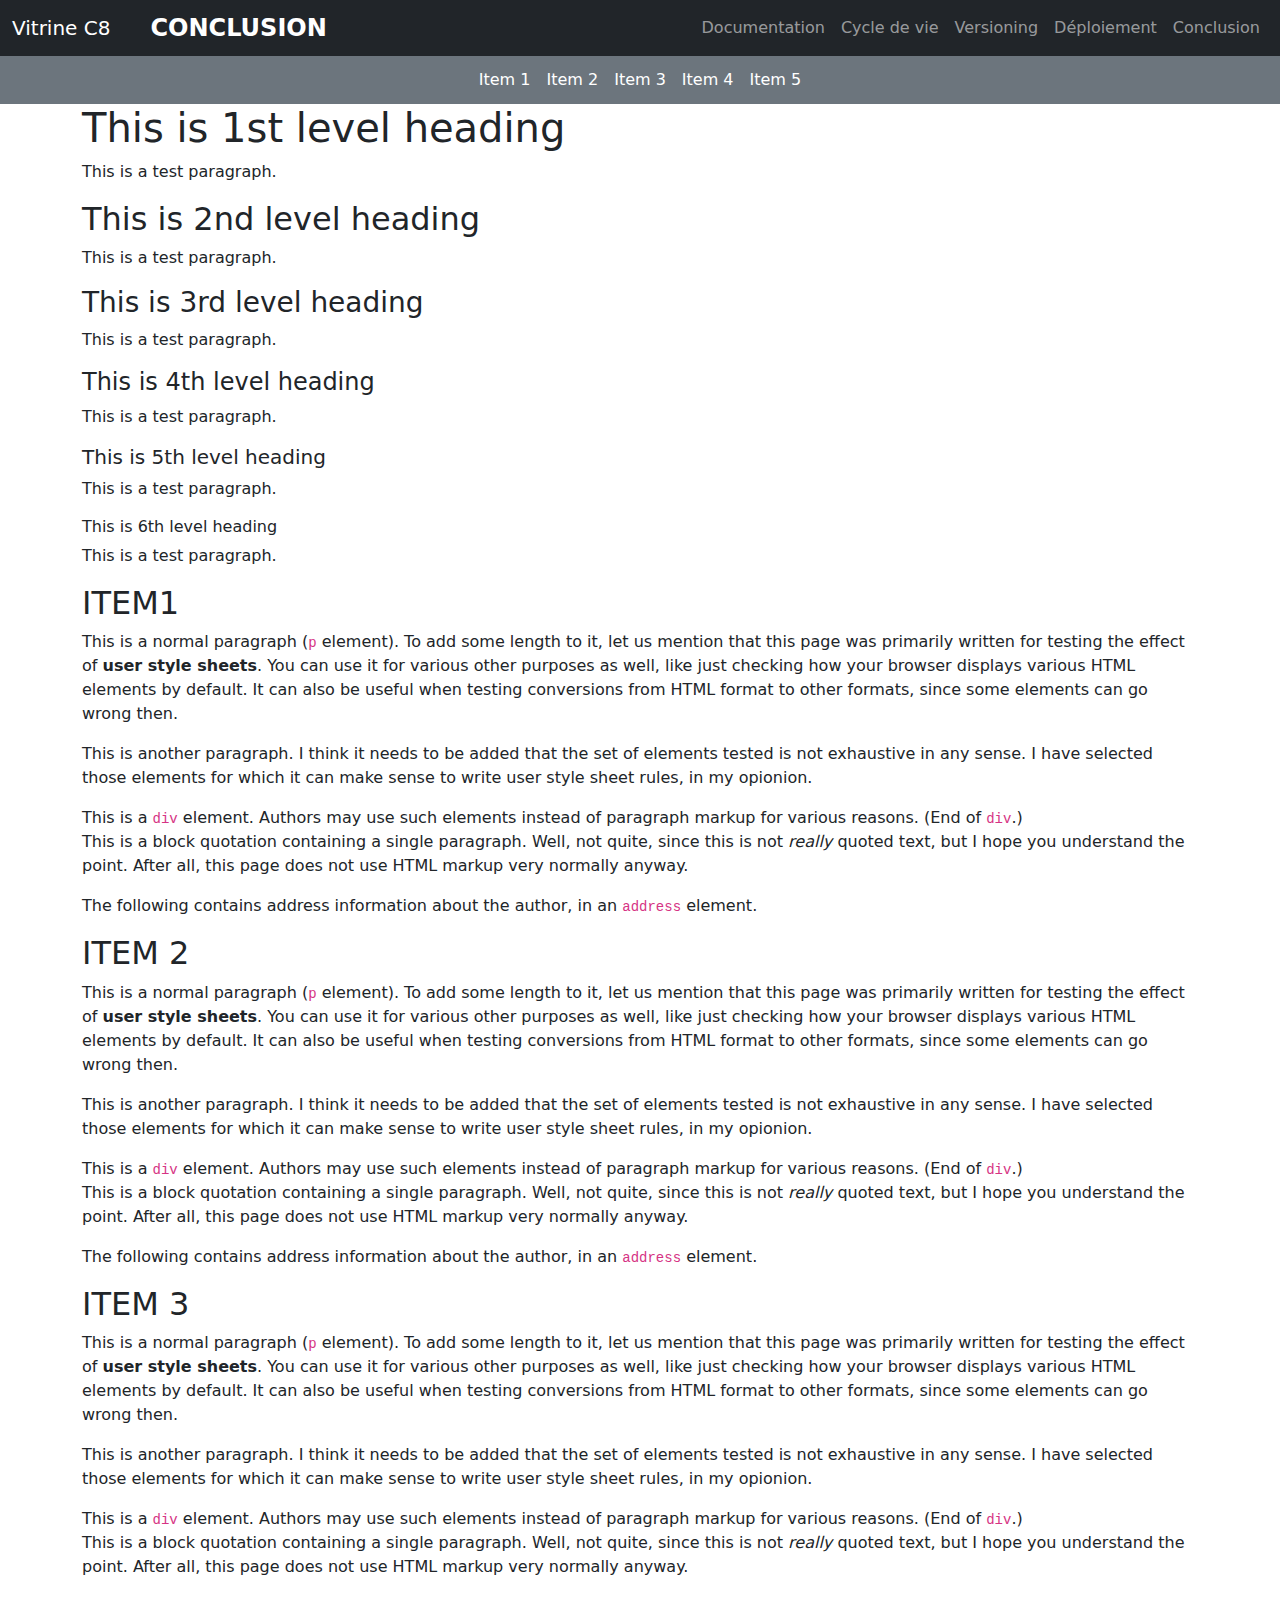
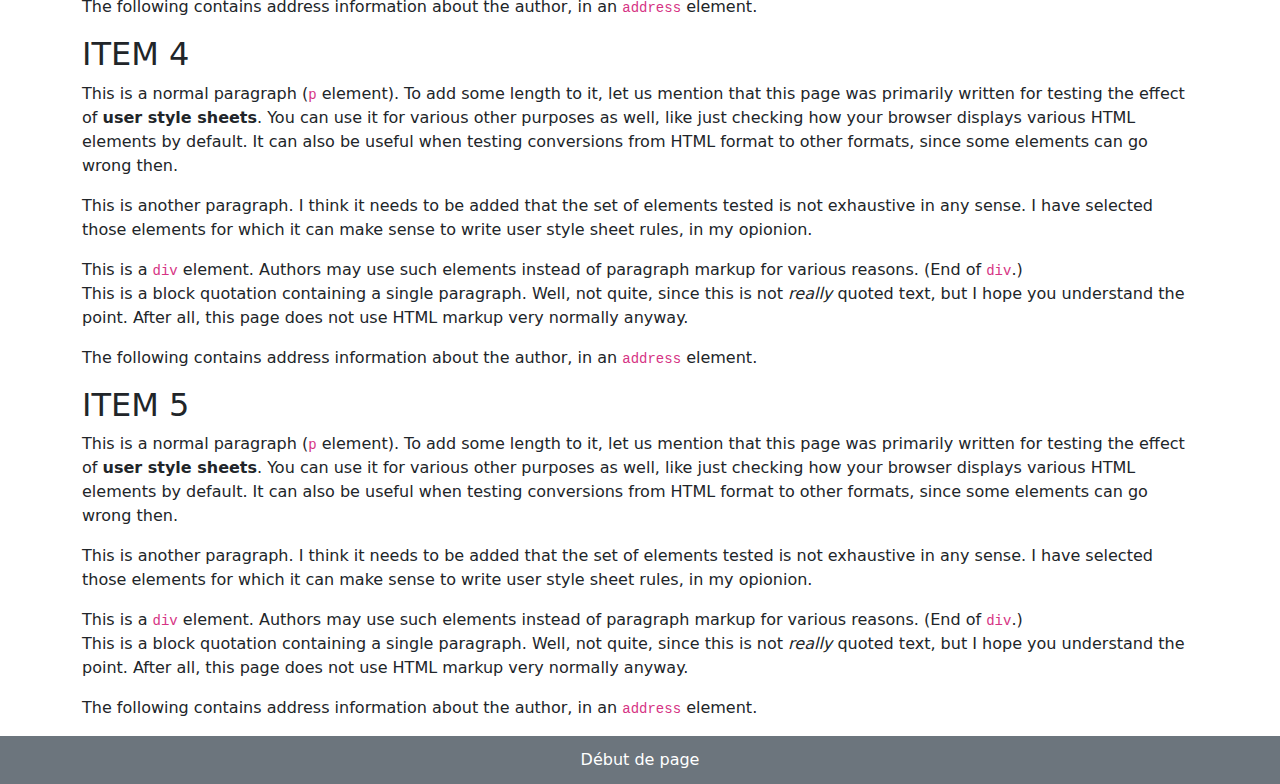
==== conclusion.html @ 20873955 "Ajout fichiers templates de base" ====
<!doctype html>
<html lang="en">
<head>
    <meta charset="UTF-8">
    <meta name="viewport" content="width=device-width, initial-scale=1">
    <title>La conclusion</title>
    <link href="https://cdn.jsdelivr.net/npm/bootstrap@5.3.3/dist/css/bootstrap.min.css" rel="stylesheet" integrity="sha384-QWTKZyjpPEjISv5WaRU9OFeRpok6YctnYmDr5pNlyT2bRjXh0JMhjY6hW+ALEwIH" crossorigin="anonymous">
    <link rel="stylesheet" href="style.css">
</head>
<body>
<header class="fixed-top">
    <!-- Barre de navigation principale -->
    <nav class="navbar navbar-expand-lg navbar-dark bg-dark py-2">
        <div class="container-fluid d-flex align-items-center">
            <!-- Logo -->
            <a class="navbar-brand" href="index.html">Vitrine C8</a>

            <!-- Texte "INTRODUCTION" aligné à gauche avec un espace de 50px -->
            <span class="text-white fw-bold fs-4 ms-4">CONCLUSION</span>

            <!-- Bouton Burger -->
            <button class="navbar-toggler ms-auto" type="button" data-bs-toggle="collapse" data-bs-target="#navbarNav" aria-controls="navbarNav" aria-expanded="false" aria-label="Toggle navigation">
                <span class="navbar-toggler-icon"></span>
            </button>

            <!-- Menu principal -->
            <div class="collapse navbar-collapse" id="navbarNav">
                <ul class="navbar-nav ms-auto">
                    <li class="nav-item"><a class="nav-link" href="documentation.html">Documentation</a></li>
                    <li class="nav-item"><a class="nav-link" href="cycle_de_vie.html">Cycle de vie</a></li>
                    <li class="nav-item"><a class="nav-link" href="versioning.html">Versioning</a></li>
                    <li class="nav-item"><a class="nav-link" href="deploiement.html">Déploiement</a></li>
                    <li class="nav-item"><a class="nav-link" href="conclusion.html">Conclusion</a></li>
                </ul>
            </div>
        </div>
    </nav>

    <!-- Seconde barre de navigation plus mince (fixe, sans interaction avec le burger) -->
    <nav class="sub-navbar navbar navbar-expand bg-secondary py-1">
        <div class="container d-flex justify-content-center">
            <ul class="navbar-nav">
                <li class="nav-item"><a class="nav-link text-white" href="#item1">Item 1</a></li>
                <li class="nav-item"><a class="nav-link text-white" href="#item2">Item 2</a></li>
                <li class="nav-item"><a class="nav-link text-white" href="#item3">Item 3</a></li>
                <li class="nav-item"><a class="nav-link text-white" href="#item4">Item 4</a></li>
                <li class="nav-item"><a class="nav-link text-white" href="#item5">Item 5</a></li>
            </ul>
        </div>
    </nav>
</header>

<main class="container mt-5">

    <article aria-label="headings">
        <h1>This is 1st level heading</h1>
        <p>This is a test paragraph.</p>
        <h2>This is 2nd level heading</h2>
        <p>This is a test paragraph.</p>
        <h3>This is 3rd level heading</h3>
        <p>This is a test paragraph.</p>
        <h4>This is 4th level heading</h4>
        <p>This is a test paragraph.</p>
        <h5>This is 5th level heading</h5>
        <p>This is a test paragraph.</p>
        <h6>This is 6th level heading</h6>
        <p>This is a test paragraph.</p>
      </article>
      <article id="item1">
        <h2>ITEM1</h2>
        <p>
          This is a normal paragraph (<code>p</code> element).  To add some length to it, let us mention that this page was primarily written for testing the effect of <strong>user style sheets</strong>.  You can use it for various other purposes as well, like just checking how your browser displays various HTML elements by default.  It can also be useful when testing conversions from HTML format to other formats, since some elements can go wrong then.
        </p>
        <p>
          This is another paragraph. I think it needs to be added that the set of elements tested is not exhaustive in any sense. I have selected those elements for which it can make sense to write user style sheet rules, in my opionion.
        </p>
        <div>This is a <code>div</code> element. Authors may use such elements instead of paragraph markup for various reasons. (End of <code>div</code>.)</div>
        <blockquote>
          <p>
            This is a block quotation containing a single paragraph. Well, not quite, since this is not <em>really</em> quoted text, but I hope you understand the point. After all, this page does not use HTML markup very normally anyway.
          </p>
        </blockquote>
        <p>The following contains address information about the author, in an <code>address</code> element.</p>    
    </article>
    <article id="item2">
        <h2>ITEM 2</h2>
        <p>
          This is a normal paragraph (<code>p</code> element).  To add some length to it, let us mention that this page was primarily written for testing the effect of <strong>user style sheets</strong>.  You can use it for various other purposes as well, like just checking how your browser displays various HTML elements by default.  It can also be useful when testing conversions from HTML format to other formats, since some elements can go wrong then.
        </p>
        <p>
          This is another paragraph. I think it needs to be added that the set of elements tested is not exhaustive in any sense. I have selected those elements for which it can make sense to write user style sheet rules, in my opionion.
        </p>
        <div>This is a <code>div</code> element. Authors may use such elements instead of paragraph markup for various reasons. (End of <code>div</code>.)</div>
        <blockquote>
          <p>
            This is a block quotation containing a single paragraph. Well, not quite, since this is not <em>really</em> quoted text, but I hope you understand the point. After all, this page does not use HTML markup very normally anyway.
          </p>
        </blockquote>
        <p>The following contains address information about the author, in an <code>address</code> element.</p>    
    </article>
    <article id="item3">
        <h2>ITEM 3</h2>
        <p>
          This is a normal paragraph (<code>p</code> element).  To add some length to it, let us mention that this page was primarily written for testing the effect of <strong>user style sheets</strong>.  You can use it for various other purposes as well, like just checking how your browser displays various HTML elements by default.  It can also be useful when testing conversions from HTML format to other formats, since some elements can go wrong then.
        </p>
        <p>
          This is another paragraph. I think it needs to be added that the set of elements tested is not exhaustive in any sense. I have selected those elements for which it can make sense to write user style sheet rules, in my opionion.
        </p>
        <div>This is a <code>div</code> element. Authors may use such elements instead of paragraph markup for various reasons. (End of <code>div</code>.)</div>
        <blockquote>
          <p>
            This is a block quotation containing a single paragraph. Well, not quite, since this is not <em>really</em> quoted text, but I hope you understand the point. After all, this page does not use HTML markup very normally anyway.
          </p>
        </blockquote>
        <p>The following contains address information about the author, in an <code>address</code> element.</p>    
    </article>
    <article id="item4">
        <h2>ITEM 4</h2>
        <p>
          This is a normal paragraph (<code>p</code> element).  To add some length to it, let us mention that this page was primarily written for testing the effect of <strong>user style sheets</strong>.  You can use it for various other purposes as well, like just checking how your browser displays various HTML elements by default.  It can also be useful when testing conversions from HTML format to other formats, since some elements can go wrong then.
        </p>
        <p>
          This is another paragraph. I think it needs to be added that the set of elements tested is not exhaustive in any sense. I have selected those elements for which it can make sense to write user style sheet rules, in my opionion.
        </p>
        <div>This is a <code>div</code> element. Authors may use such elements instead of paragraph markup for various reasons. (End of <code>div</code>.)</div>
        <blockquote>
          <p>
            This is a block quotation containing a single paragraph. Well, not quite, since this is not <em>really</em> quoted text, but I hope you understand the point. After all, this page does not use HTML markup very normally anyway.
          </p>
        </blockquote>
        <p>The following contains address information about the author, in an <code>address</code> element.</p>    
    </article>
    <article id="item5">
        <h2>ITEM 5</h2>
        <p>
          This is a normal paragraph (<code>p</code> element).  To add some length to it, let us mention that this page was primarily written for testing the effect of <strong>user style sheets</strong>.  You can use it for various other purposes as well, like just checking how your browser displays various HTML elements by default.  It can also be useful when testing conversions from HTML format to other formats, since some elements can go wrong then.
        </p>
        <p>
          This is another paragraph. I think it needs to be added that the set of elements tested is not exhaustive in any sense. I have selected those elements for which it can make sense to write user style sheet rules, in my opionion.
        </p>
        <div>This is a <code>div</code> element. Authors may use such elements instead of paragraph markup for various reasons. (End of <code>div</code>.)</div>
        <blockquote>
          <p>
            This is a block quotation containing a single paragraph. Well, not quite, since this is not <em>really</em> quoted text, but I hope you understand the point. After all, this page does not use HTML markup very normally anyway.
          </p>
        </blockquote>
        <p>The following contains address information about the author, in an <code>address</code> element.</p>    
    </article>
</main>
<!-- BACK TO TOP -->
<nav class="sub-navbar navbar navbar-expand bg-secondary py-1">
  <div class="container d-flex justify-content-center">
      <ul class="navbar-nav">
          <li class="nav-item"><a class="nav-link text-white" href="#top">Début de page</a></li>
      </ul>
  </div>
</nav>
<!-- Bootstrap Bundle JS -->
<script src="https://cdn.jsdelivr.net/npm/bootstrap@5.3.3/dist/js/bootstrap.bundle.min.js" integrity="sha384-YvpcrYf0tY3lHB60NNkmXc5s9fDVZLESaAA55NDzOxhy9GkcIdslK1eN7N6jIeHz" crossorigin="anonymous"></script>
<script src="main.js"></script>
</body>
</html>
---- style.css ----
body {
  padding-top: 56px; /* Ajuster selon la hauteur du header */
}

.navbar-nav .nav-link {
  font-weight: 500;
}

@media (max-width: 920px) {
  .navbar-collapse {
    background-color: #343a40;
    position: absolute;
    top: 100%;
    left: 0;
    width: 100%;
    z-index: 100;
  }
}

/* Personnalisation de la barre secondaire */
.sub-navbar {
  background-color: #343a40; /* Fond gris foncé */
}

.sub-navbar .nav-link {
  color: white;
}
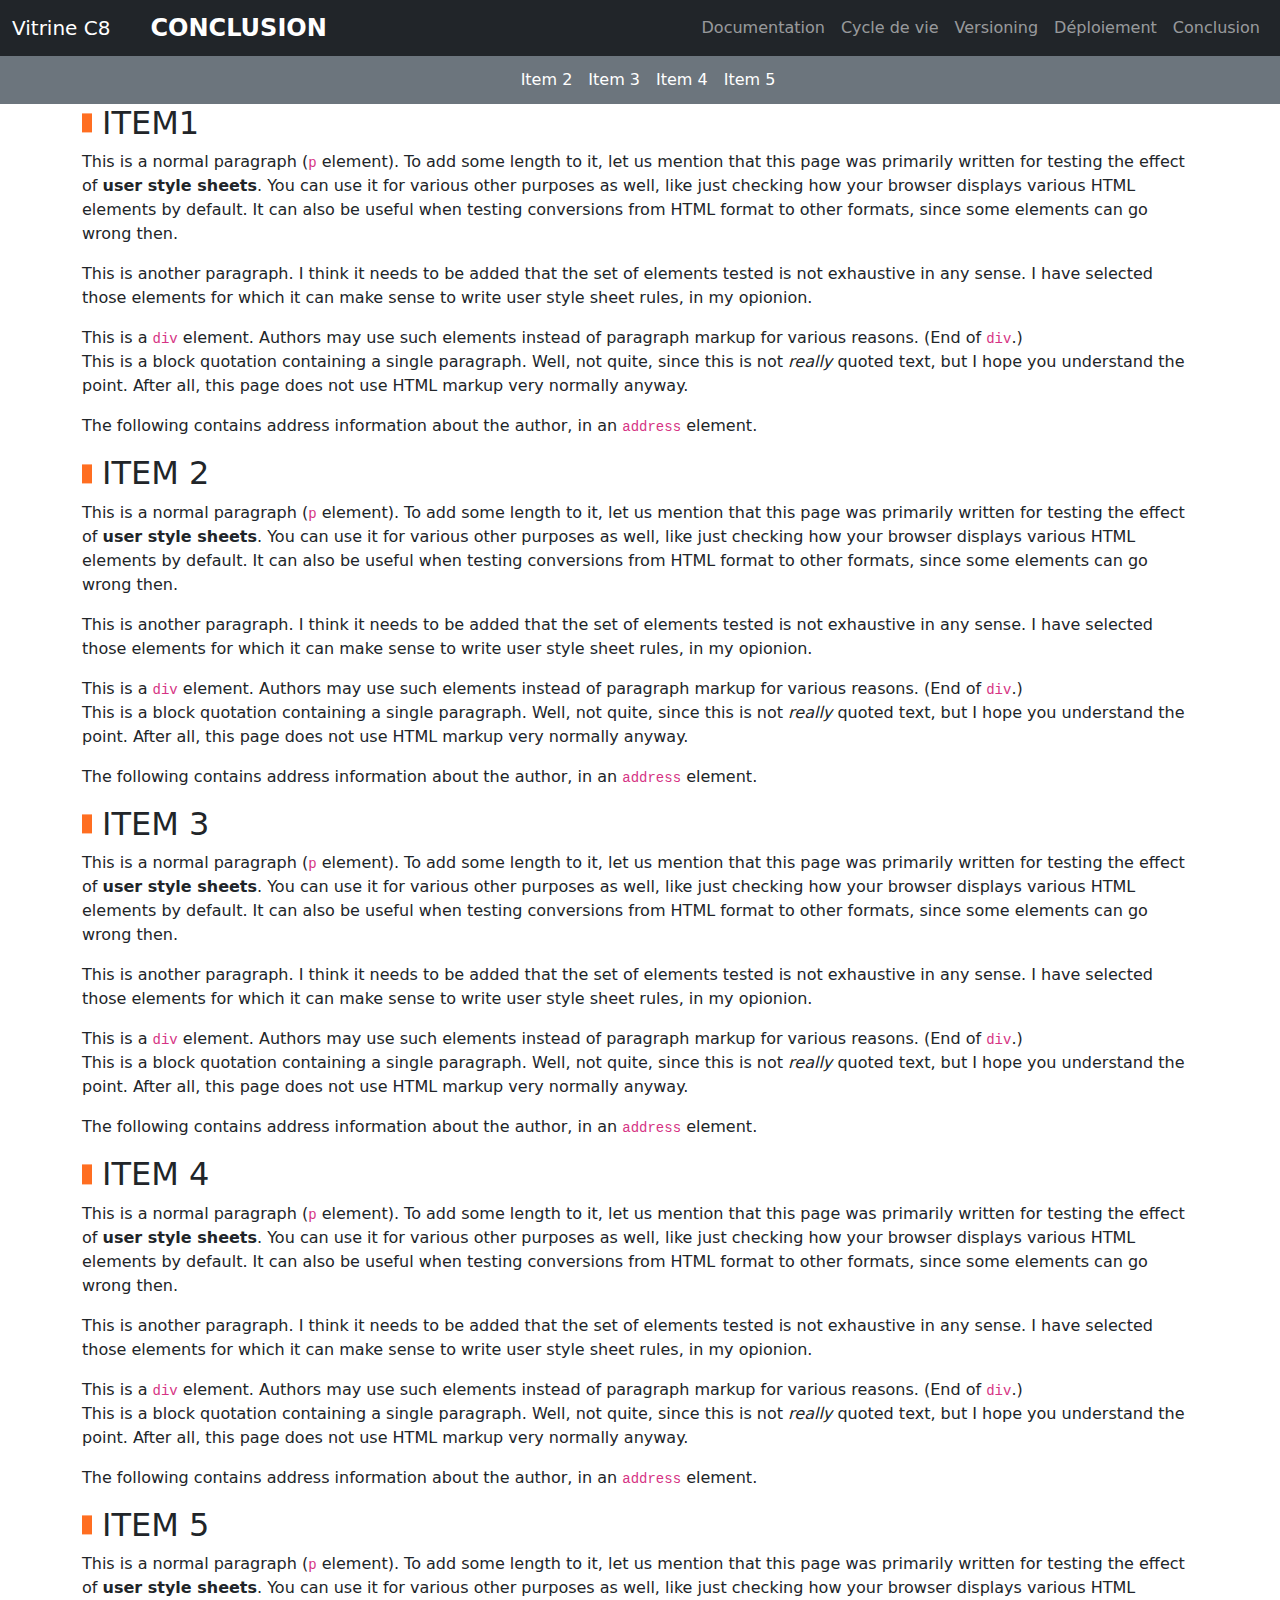
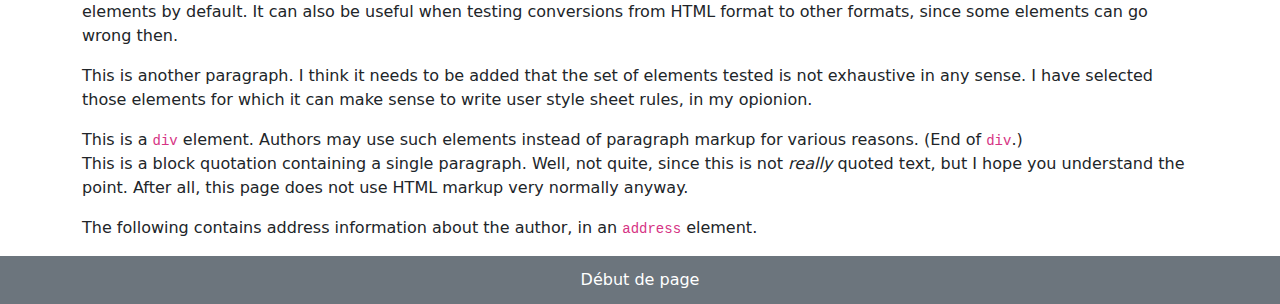
==== commit ab861861: "Correction typo versioning.html ligne 67" ====
--- a/conclusion.html
+++ b/conclusion.html
@@ -40,7 +40,7 @@
     <nav class="sub-navbar navbar navbar-expand bg-secondary py-1">
         <div class="container d-flex justify-content-center">
             <ul class="navbar-nav">
-                <li class="nav-item"><a class="nav-link text-white" href="#item1">Item 1</a></li>
+                <li class="nav-item"><a class="nav-link text-white" href="#item1"></a></li>
                 <li class="nav-item"><a class="nav-link text-white" href="#item2">Item 2</a></li>
                 <li class="nav-item"><a class="nav-link text-white" href="#item3">Item 3</a></li>
                 <li class="nav-item"><a class="nav-link text-white" href="#item4">Item 4</a></li>
@@ -52,20 +52,7 @@
 
 <main class="container mt-5">
 
-    <article aria-label="headings">
-        <h1>This is 1st level heading</h1>
-        <p>This is a test paragraph.</p>
-        <h2>This is 2nd level heading</h2>
-        <p>This is a test paragraph.</p>
-        <h3>This is 3rd level heading</h3>
-        <p>This is a test paragraph.</p>
-        <h4>This is 4th level heading</h4>
-        <p>This is a test paragraph.</p>
-        <h5>This is 5th level heading</h5>
-        <p>This is a test paragraph.</p>
-        <h6>This is 6th level heading</h6>
-        <p>This is a test paragraph.</p>
-      </article>
+
       <article id="item1">
         <h2>ITEM1</h2>
         <p>
--- a/style.css
+++ b/style.css
@@ -26,3 +26,19 @@
   color: white;
 }
 
+h2 {
+  position: relative;
+  padding-left: 20px; /* Espace entre le rectangle et le texte */
+  font-size: 32px; /* Ajustable selon les besoins */
+}
+
+h2::before {
+  content: "";
+  position: absolute;
+  left: 0;
+  top: 50%;
+  transform: translateY(-50%);
+  width: 10px; /* Largeur du rectangle */
+  height: 50%; /* Hauteur = demi-hauteur du texte */
+  background-color: #FF6E21; /* Couleur du rectangle */
+}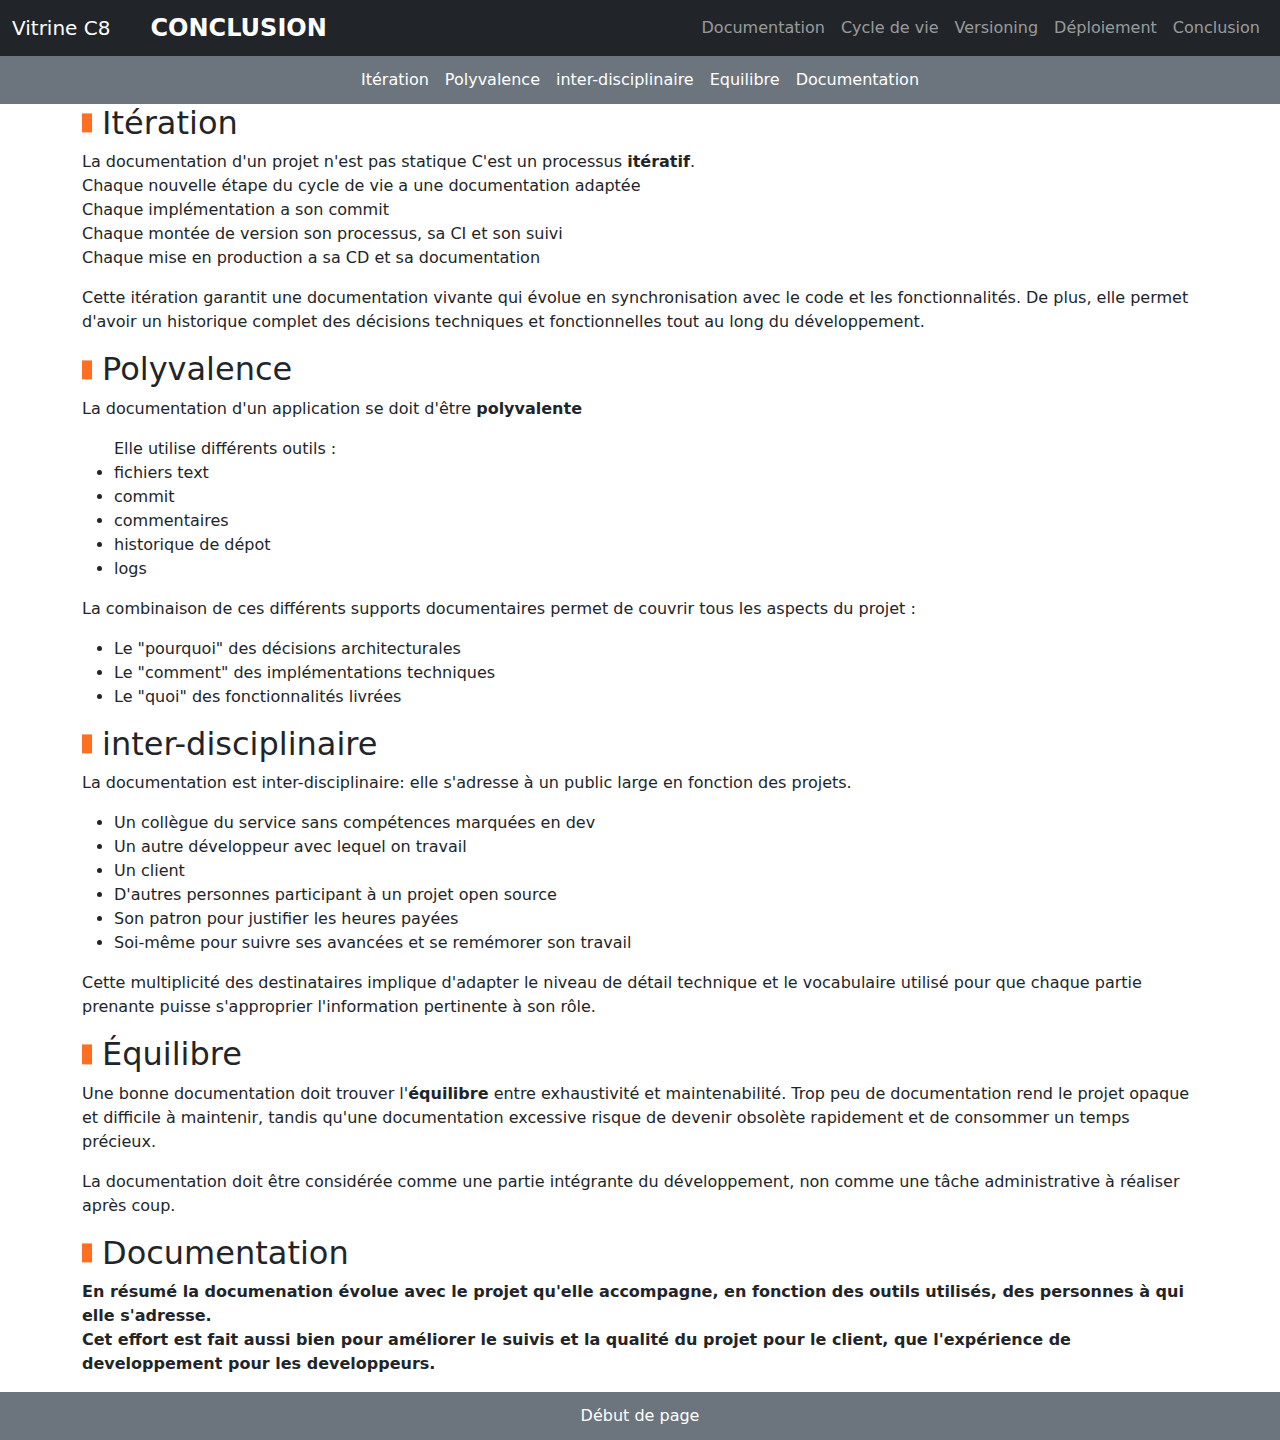
==== commit 8d964b03: "Ajout du contenue de la conclusion et correction des fautes" ====
--- a/conclusion.html
+++ b/conclusion.html
@@ -1,149 +1,147 @@
 <!doctype html>
 <html lang="en">
+
 <head>
-    <meta charset="UTF-8">
-    <meta name="viewport" content="width=device-width, initial-scale=1">
-    <title>La conclusion</title>
-    <link href="https://cdn.jsdelivr.net/npm/bootstrap@5.3.3/dist/css/bootstrap.min.css" rel="stylesheet" integrity="sha384-QWTKZyjpPEjISv5WaRU9OFeRpok6YctnYmDr5pNlyT2bRjXh0JMhjY6hW+ALEwIH" crossorigin="anonymous">
-    <link rel="stylesheet" href="style.css">
+  <meta charset="UTF-8">
+  <meta name="viewport" content="width=device-width, initial-scale=1">
+  <title>La conclusion</title>
+  <link href="https://cdn.jsdelivr.net/npm/bootstrap@5.3.3/dist/css/bootstrap.min.css" rel="stylesheet"
+    integrity="sha384-QWTKZyjpPEjISv5WaRU9OFeRpok6YctnYmDr5pNlyT2bRjXh0JMhjY6hW+ALEwIH" crossorigin="anonymous">
+  <link rel="stylesheet" href="style.css">
 </head>
+
 <body>
-<header class="fixed-top">
+  <header class="fixed-top">
     <!-- Barre de navigation principale -->
     <nav class="navbar navbar-expand-lg navbar-dark bg-dark py-2">
-        <div class="container-fluid d-flex align-items-center">
-            <!-- Logo -->
-            <a class="navbar-brand" href="index.html">Vitrine C8</a>
+      <div class="container-fluid d-flex align-items-center">
+        <!-- Logo -->
+        <a class="navbar-brand" href="index.html">Vitrine C8</a>
 
-            <!-- Texte "INTRODUCTION" aligné à gauche avec un espace de 50px -->
-            <span class="text-white fw-bold fs-4 ms-4">CONCLUSION</span>
+        <!-- Texte "INTRODUCTION" aligné à gauche avec un espace de 50px -->
+        <span class="text-white fw-bold fs-4 ms-4">CONCLUSION</span>
 
-            <!-- Bouton Burger -->
-            <button class="navbar-toggler ms-auto" type="button" data-bs-toggle="collapse" data-bs-target="#navbarNav" aria-controls="navbarNav" aria-expanded="false" aria-label="Toggle navigation">
-                <span class="navbar-toggler-icon"></span>
-            </button>
+        <!-- Bouton Burger -->
+        <button class="navbar-toggler ms-auto" type="button" data-bs-toggle="collapse" data-bs-target="#navbarNav"
+          aria-controls="navbarNav" aria-expanded="false" aria-label="Toggle navigation">
+          <span class="navbar-toggler-icon"></span>
+        </button>
 
-            <!-- Menu principal -->
-            <div class="collapse navbar-collapse" id="navbarNav">
-                <ul class="navbar-nav ms-auto">
-                    <li class="nav-item"><a class="nav-link" href="documentation.html">Documentation</a></li>
-                    <li class="nav-item"><a class="nav-link" href="cycle_de_vie.html">Cycle de vie</a></li>
-                    <li class="nav-item"><a class="nav-link" href="versioning.html">Versioning</a></li>
-                    <li class="nav-item"><a class="nav-link" href="deploiement.html">Déploiement</a></li>
-                    <li class="nav-item"><a class="nav-link" href="conclusion.html">Conclusion</a></li>
-                </ul>
-            </div>
+        <!-- Menu principal -->
+        <div class="collapse navbar-collapse" id="navbarNav">
+          <ul class="navbar-nav ms-auto">
+            <li class="nav-item"><a class="nav-link" href="documentation.html">Documentation</a></li>
+            <li class="nav-item"><a class="nav-link" href="cycle_de_vie.html">Cycle de vie</a></li>
+            <li class="nav-item"><a class="nav-link" href="versioning.html">Versioning</a></li>
+            <li class="nav-item"><a class="nav-link" href="deploiement.html">Déploiement</a></li>
+            <li class="nav-item"><a class="nav-link" href="conclusion.html">Conclusion</a></li>
+          </ul>
         </div>
+      </div>
     </nav>
 
     <!-- Seconde barre de navigation plus mince (fixe, sans interaction avec le burger) -->
     <nav class="sub-navbar navbar navbar-expand bg-secondary py-1">
-        <div class="container d-flex justify-content-center">
-            <ul class="navbar-nav">
-                <li class="nav-item"><a class="nav-link text-white" href="#item1"></a></li>
-                <li class="nav-item"><a class="nav-link text-white" href="#item2">Item 2</a></li>
-                <li class="nav-item"><a class="nav-link text-white" href="#item3">Item 3</a></li>
-                <li class="nav-item"><a class="nav-link text-white" href="#item4">Item 4</a></li>
-                <li class="nav-item"><a class="nav-link text-white" href="#item5">Item 5</a></li>
-            </ul>
-        </div>
+      <div class="container d-flex justify-content-center">
+        <ul class="navbar-nav">
+          <li class="nav-item"><Itération class="nav-link text-white" href="#Iteration">Itération</a></li>
+          <li class="nav-item"><a class="nav-link text-white" href="#polyvalence">Polyvalence</a></li>
+          <li class="nav-item"><a class="nav-link text-white" href="#inter-disciplinaire">inter-disciplinaire</a></li>
+          <li class="nav-item"><a class="nav-link text-white" href="#Equilibre">Equilibre</a></li>
+          <li class="nav-item"><a class="nav-link text-white" href="#Documentation">Documentation</a></li>
+        </ul>
+      </div>
     </nav>
-</header>
+  </header>
 
-<main class="container mt-5">
-
-
-      <article id="item1">
-        <h2>ITEM1</h2>
+  <main class="container mt-5">
+    <article id="Iterative">
+      <h2>Itération</h2>
+      <p>
+        La documentation d'un projet n'est pas statique C'est un processus <strong>itératif</strong>.<br>
+        Chaque nouvelle étape du cycle de vie a une documentation adaptée<br>
+        Chaque implémentation a son commit<br>
+        Chaque montée de version son processus, sa CI et son suivi<br>
+        Chaque mise en production a sa CD et sa documentation<br>
+      </p>
+      <p>
+        Cette itération garantit une documentation vivante qui évolue en synchronisation avec le code et les fonctionnalités.
+        De plus, elle permet d'avoir un historique complet des décisions techniques et fonctionnelles tout au long du développement.
+      </p>
+      
+      <article id="polyvalence">
+        <h2>Polyvalence</h2>
         <p>
-          This is a normal paragraph (<code>p</code> element).  To add some length to it, let us mention that this page was primarily written for testing the effect of <strong>user style sheets</strong>.  You can use it for various other purposes as well, like just checking how your browser displays various HTML elements by default.  It can also be useful when testing conversions from HTML format to other formats, since some elements can go wrong then.
+          La documentation d'un application se doit d'être <strong>polyvalente</strong></p>
+        <ul>Elle utilise différents outils :
+          <li>fichiers text</li>
+          <li>commit</li>
+          <li>commentaires</li>
+          <li>historique de dépot</li>
+          <li>logs</li>
+        </ul>
         </p>
         <p>
-          This is another paragraph. I think it needs to be added that the set of elements tested is not exhaustive in any sense. I have selected those elements for which it can make sense to write user style sheet rules, in my opionion.
-        </p>
-        <div>This is a <code>div</code> element. Authors may use such elements instead of paragraph markup for various reasons. (End of <code>div</code>.)</div>
-        <blockquote>
-          <p>
-            This is a block quotation containing a single paragraph. Well, not quite, since this is not <em>really</em> quoted text, but I hope you understand the point. After all, this page does not use HTML markup very normally anyway.
-          </p>
-        </blockquote>
-        <p>The following contains address information about the author, in an <code>address</code> element.</p>    
-    </article>
-    <article id="item2">
-        <h2>ITEM 2</h2>
+          La combinaison de ces différents supports documentaires permet de couvrir tous les aspects du projet :
+          <ul>
+            <li>Le "pourquoi" des décisions architecturales</li>
+            <li>Le "comment" des implémentations techniques</li>
+            <li>Le "quoi" des fonctionnalités livrées</li>
+          </ul>
+        </p>        
+
+      </article>
+      <article id="inter-disciplinaire">
+        <h2>inter-disciplinaire</h2>
         <p>
-          This is a normal paragraph (<code>p</code> element).  To add some length to it, let us mention that this page was primarily written for testing the effect of <strong>user style sheets</strong>.  You can use it for various other purposes as well, like just checking how your browser displays various HTML elements by default.  It can also be useful when testing conversions from HTML format to other formats, since some elements can go wrong then.
+          La documentation est inter-disciplinaire: elle s'adresse à un public large en fonction des projets. 
+          <ul>
+            <li>Un collègue du service sans compétences marquées en dev</li>
+            <li>Un autre développeur avec lequel on travail</li>
+            <li>Un client</li>
+            <li>D'autres personnes participant à un projet open source</li>
+            <li>Son patron pour justifier les heures payées</li>
+            <li>Soi-même pour suivre ses avancées et se remémorer son travail</li>
+          </ul>
         </p>
         <p>
-          This is another paragraph. I think it needs to be added that the set of elements tested is not exhaustive in any sense. I have selected those elements for which it can make sense to write user style sheet rules, in my opionion.
+          Cette multiplicité des destinataires implique d'adapter le niveau de détail technique et le vocabulaire 
+          utilisé pour que chaque partie prenante puisse s'approprier l'information pertinente à son rôle.
         </p>
-        <div>This is a <code>div</code> element. Authors may use such elements instead of paragraph markup for various reasons. (End of <code>div</code>.)</div>
-        <blockquote>
+        <article id="Equilibre">
+          <h2>Équilibre</h2>
           <p>
-            This is a block quotation containing a single paragraph. Well, not quite, since this is not <em>really</em> quoted text, but I hope you understand the point. After all, this page does not use HTML markup very normally anyway.
+            Une bonne documentation doit trouver l'<strong>équilibre</strong> entre exhaustivité et maintenabilité.
+            Trop peu de documentation rend le projet opaque et difficile à maintenir, tandis qu'une documentation 
+            excessive risque de devenir obsolète rapidement et de consommer un temps précieux.
           </p>
-        </blockquote>
-        <p>The following contains address information about the author, in an <code>address</code> element.</p>    
-    </article>
-    <article id="item3">
-        <h2>ITEM 3</h2>
+          <p>
+            La documentation doit être considérée comme une partie intégrante du développement, 
+            non comme une tâche administrative à réaliser après coup.
+          </p>
+        </article>
+      <article id="Documentation">
+        <h2>Documentation</h2>
         <p>
-          This is a normal paragraph (<code>p</code> element).  To add some length to it, let us mention that this page was primarily written for testing the effect of <strong>user style sheets</strong>.  You can use it for various other purposes as well, like just checking how your browser displays various HTML elements by default.  It can also be useful when testing conversions from HTML format to other formats, since some elements can go wrong then.
+          <Strong>
+            En résumé la documenation évolue avec le projet qu'elle accompagne, en fonction des outils utilisés, des personnes à qui elle s'adresse.<br>
+            Cet effort est fait aussi bien pour améliorer le suivis et la qualité du projet pour le client, que l'expérience de developpement pour les developpeurs.
+          </Strong>
         </p>
-        <p>
-          This is another paragraph. I think it needs to be added that the set of elements tested is not exhaustive in any sense. I have selected those elements for which it can make sense to write user style sheet rules, in my opionion.
-        </p>
-        <div>This is a <code>div</code> element. Authors may use such elements instead of paragraph markup for various reasons. (End of <code>div</code>.)</div>
-        <blockquote>
-          <p>
-            This is a block quotation containing a single paragraph. Well, not quite, since this is not <em>really</em> quoted text, but I hope you understand the point. After all, this page does not use HTML markup very normally anyway.
-          </p>
-        </blockquote>
-        <p>The following contains address information about the author, in an <code>address</code> element.</p>    
-    </article>
-    <article id="item4">
-        <h2>ITEM 4</h2>
-        <p>
-          This is a normal paragraph (<code>p</code> element).  To add some length to it, let us mention that this page was primarily written for testing the effect of <strong>user style sheets</strong>.  You can use it for various other purposes as well, like just checking how your browser displays various HTML elements by default.  It can also be useful when testing conversions from HTML format to other formats, since some elements can go wrong then.
-        </p>
-        <p>
-          This is another paragraph. I think it needs to be added that the set of elements tested is not exhaustive in any sense. I have selected those elements for which it can make sense to write user style sheet rules, in my opionion.
-        </p>
-        <div>This is a <code>div</code> element. Authors may use such elements instead of paragraph markup for various reasons. (End of <code>div</code>.)</div>
-        <blockquote>
-          <p>
-            This is a block quotation containing a single paragraph. Well, not quite, since this is not <em>really</em> quoted text, but I hope you understand the point. After all, this page does not use HTML markup very normally anyway.
-          </p>
-        </blockquote>
-        <p>The following contains address information about the author, in an <code>address</code> element.</p>    
-    </article>
-    <article id="item5">
-        <h2>ITEM 5</h2>
-        <p>
-          This is a normal paragraph (<code>p</code> element).  To add some length to it, let us mention that this page was primarily written for testing the effect of <strong>user style sheets</strong>.  You can use it for various other purposes as well, like just checking how your browser displays various HTML elements by default.  It can also be useful when testing conversions from HTML format to other formats, since some elements can go wrong then.
-        </p>
-        <p>
-          This is another paragraph. I think it needs to be added that the set of elements tested is not exhaustive in any sense. I have selected those elements for which it can make sense to write user style sheet rules, in my opionion.
-        </p>
-        <div>This is a <code>div</code> element. Authors may use such elements instead of paragraph markup for various reasons. (End of <code>div</code>.)</div>
-        <blockquote>
-          <p>
-            This is a block quotation containing a single paragraph. Well, not quite, since this is not <em>really</em> quoted text, but I hope you understand the point. After all, this page does not use HTML markup very normally anyway.
-          </p>
-        </blockquote>
-        <p>The following contains address information about the author, in an <code>address</code> element.</p>    
-    </article>
-</main>
-<!-- BACK TO TOP -->
-<nav class="sub-navbar navbar navbar-expand bg-secondary py-1">
-  <div class="container d-flex justify-content-center">
+  </main>
+  <!-- BACK TO TOP -->
+  <nav class="sub-navbar navbar navbar-expand bg-secondary py-1">
+    <div class="container d-flex justify-content-center">
       <ul class="navbar-nav">
-          <li class="nav-item"><a class="nav-link text-white" href="#top">Début de page</a></li>
+        <li class="nav-item"><a class="nav-link text-white" href="#top">Début de page</a></li>
       </ul>
-  </div>
-</nav>
-<!-- Bootstrap Bundle JS -->
-<script src="https://cdn.jsdelivr.net/npm/bootstrap@5.3.3/dist/js/bootstrap.bundle.min.js" integrity="sha384-YvpcrYf0tY3lHB60NNkmXc5s9fDVZLESaAA55NDzOxhy9GkcIdslK1eN7N6jIeHz" crossorigin="anonymous"></script>
-<script src="main.js"></script>
+    </div>
+  </nav>
+  <!-- Bootstrap Bundle JS -->
+  <script src="https://cdn.jsdelivr.net/npm/bootstrap@5.3.3/dist/js/bootstrap.bundle.min.js"
+    integrity="sha384-YvpcrYf0tY3lHB60NNkmXc5s9fDVZLESaAA55NDzOxhy9GkcIdslK1eN7N6jIeHz"
+    crossorigin="anonymous"></script>
+  <script src="main.js"></script>
 </body>
-</html>
+
+</html>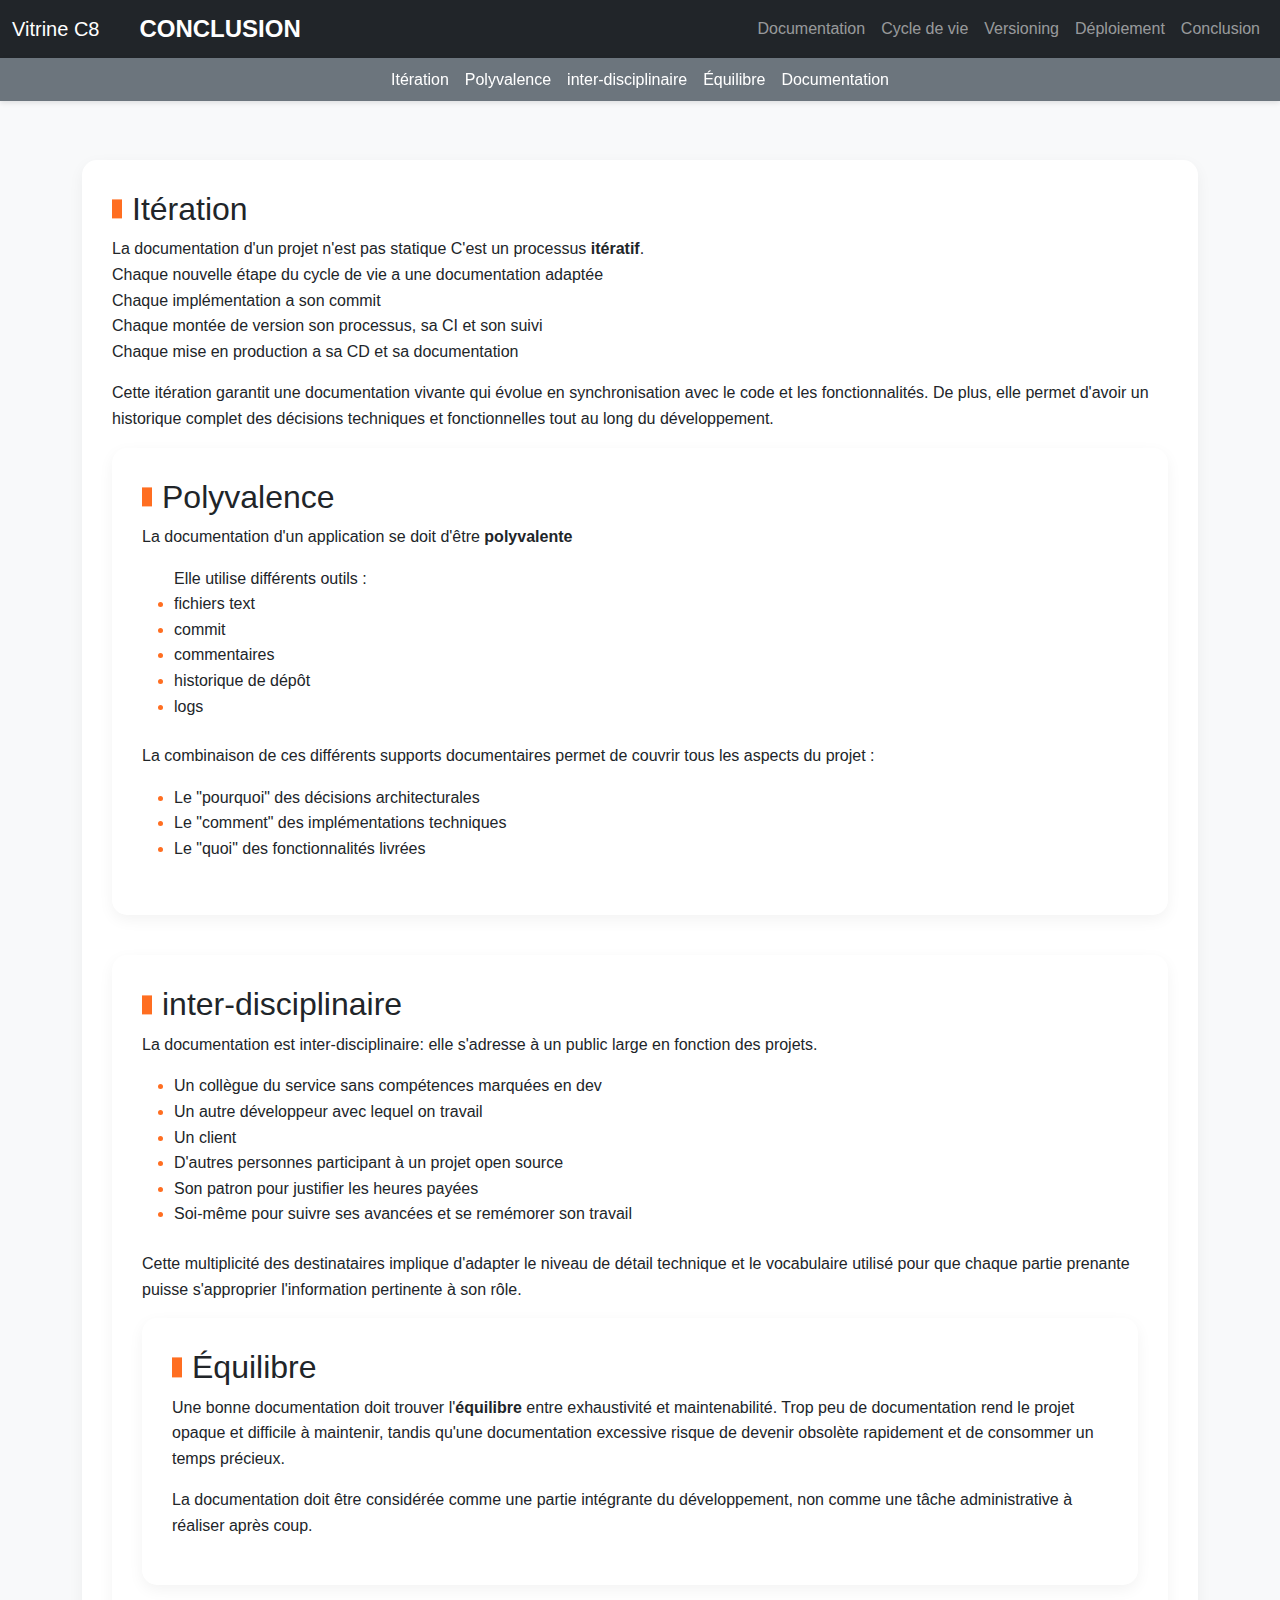
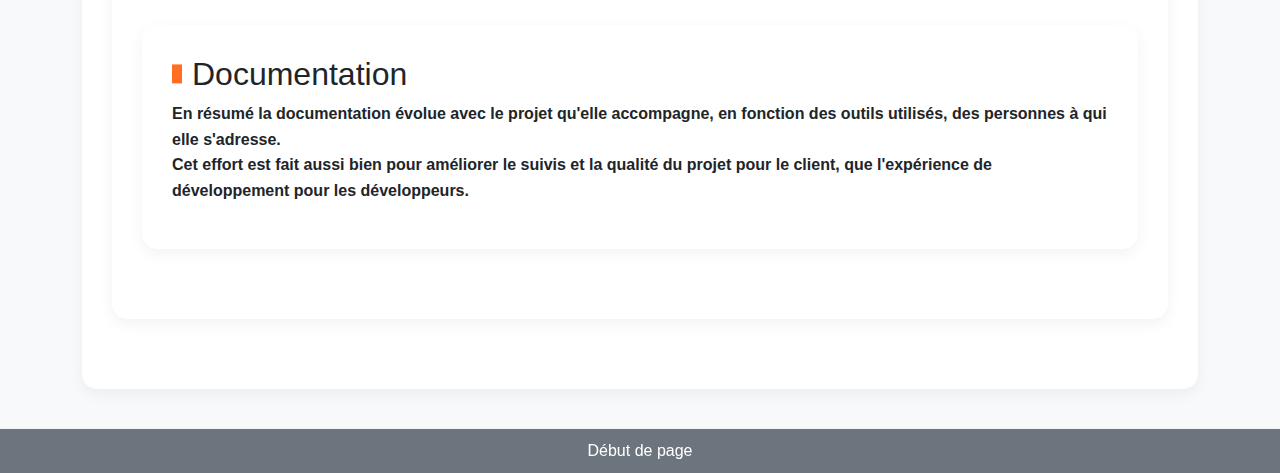
==== commit b80ef813: "Aurtaugraffe" ====
--- a/conclusion.html
+++ b/conclusion.html
@@ -47,7 +47,7 @@
           <li class="nav-item"><Itération class="nav-link text-white" href="#Iteration">Itération</a></li>
           <li class="nav-item"><a class="nav-link text-white" href="#polyvalence">Polyvalence</a></li>
           <li class="nav-item"><a class="nav-link text-white" href="#inter-disciplinaire">inter-disciplinaire</a></li>
-          <li class="nav-item"><a class="nav-link text-white" href="#Equilibre">Equilibre</a></li>
+          <li class="nav-item"><a class="nav-link text-white" href="#Equilibre">Équilibre</a></li>
           <li class="nav-item"><a class="nav-link text-white" href="#Documentation">Documentation</a></li>
         </ul>
       </div>
@@ -77,7 +77,7 @@
           <li>fichiers text</li>
           <li>commit</li>
           <li>commentaires</li>
-          <li>historique de dépot</li>
+          <li>historique de dépôt</li>
           <li>logs</li>
         </ul>
         </p>
@@ -124,8 +124,8 @@
         <h2>Documentation</h2>
         <p>
           <Strong>
-            En résumé la documenation évolue avec le projet qu'elle accompagne, en fonction des outils utilisés, des personnes à qui elle s'adresse.<br>
-            Cet effort est fait aussi bien pour améliorer le suivis et la qualité du projet pour le client, que l'expérience de developpement pour les developpeurs.
+            En résumé la documentation évolue avec le projet qu'elle accompagne, en fonction des outils utilisés, des personnes à qui elle s'adresse.<br>
+            Cet effort est fait aussi bien pour améliorer le suivis et la qualité du projet pour le client, que l'expérience de développement pour les développeurs.
           </Strong>
         </p>
   </main>
--- a/style.css
+++ b/style.css
@@ -1,9 +1,15 @@
+/* --- STRUCTURE DE BASE --- */
 body {
-  padding-top: 56px; /* Ajuster selon la hauteur du header */
-}
-
+  padding-top: 112px; /* 56px pour header + 56px pour sous-navbar */
+  background-color: #f8f9fa;
+  font-family: "Segoe UI", Tahoma, Geneva, Verdana, sans-serif;
+  line-height: 1.6;
+}
+
+/* --- NAVIGATION --- */
 .navbar-nav .nav-link {
   font-weight: 500;
+  transition: background-color 0.3s ease, color 0.3s ease;
 }
 
 @media (max-width: 920px) {
@@ -17,19 +23,35 @@
   }
 }
 
-/* Personnalisation de la barre secondaire */
+/* --- NAVIGATION SECONDAIRE (SOUS-NAVBAR) --- */
 .sub-navbar {
-  background-color: #343a40; /* Fond gris foncé */
+  background-color: #6c757d; /* gris doux */
+  padding: 0.3rem 0;
+  box-shadow: 0 2px 5px rgba(0,0,0,0.1);
+  position: sticky;
+  top: 56px;
+  z-index: 1020;
 }
 
 .sub-navbar .nav-link {
   color: white;
-}
-
+  font-weight: 500;
+  padding: 0.3rem 1rem;
+  transition: background-color 0.3s ease, color 0.3s ease;
+}
+
+.sub-navbar .nav-link:hover {
+  background-color: rgba(255, 255, 255, 0.2);
+  color: #ffc107 !important;
+  border-radius: 4px;
+}
+
+/* --- TITRES --- */
 h2 {
   position: relative;
-  padding-left: 20px; /* Espace entre le rectangle et le texte */
-  font-size: 32px; /* Ajustable selon les besoins */
+  padding-left: 20px;
+  font-size: 32px;
+  color: #212529;
 }
 
 h2::before {
@@ -38,7 +60,309 @@
   left: 0;
   top: 50%;
   transform: translateY(-50%);
-  width: 10px; /* Largeur du rectangle */
-  height: 50%; /* Hauteur = demi-hauteur du texte */
-  background-color: #FF6E21; /* Couleur du rectangle */
+  width: 10px;
+  height: 50%;
+  background-color: #FF6E21;
+}
+
+/* --- TABLES --- */
+table {
+  margin-left: auto;
+  margin-right: auto;
+  border-collapse: collapse;
+  border: 0.15vw solid #333;
+  width: 90vw;
+  max-width: 1000px;
+  background-color: #fff;
+  border-radius: 10px;
+  overflow: hidden;
+  box-shadow: 0 2px 10px rgba(0,0,0,0.05);
+}
+
+th {
+  padding: 1.5vw;
+  border: 1px solid #999;
+  background-color: #f0f0f0;
+  font-size: 1.1rem;
+}
+
+td:first-child {
+  padding: 1.5vw;
+  border: 1px solid #999;
+  font-weight: bold;
+}
+
+td:not(:first-child) {
+  padding: 1.5vw;
+  border: 1px solid #999;
+}
+
+/* --- IMAGES --- */
+a > img {
+  max-width: 12vw;
+  min-width: 100px;
+  height: auto;
+}
+
+.img-big {
+  display: block;
+  margin-left: auto;
+  margin-right: auto;
+  max-width: 50vw;
+  min-width: 200px;
+  height: auto;
+}
+
+/* --- BLOCS ARTICLES --- */
+article {
+  background-color: #ffffff;
+  padding: 30px;
+  border-radius: 15px;
+  margin-bottom: 40px;
+  animation: fadeIn 0.6s ease-in-out;
+  box-shadow: 0 5px 15px rgba(0,0,0,0.05);
+}
+
+@keyframes fadeIn {
+  from { opacity: 0; transform: translateY(20px); }
+  to { opacity: 1; transform: translateY(0); }
+}
+
+/* --- LIENS --- */
+a {
+  color: #FF6E21;
+  text-decoration: none;
+  transition: color 0.2s ease;
+}
+
+a:hover {
+  color: #d35400;
+  text-decoration: underline;
+}
+
+a[target="_blank"]::after {
+  content: " 🔗";
+  font-size: 0.8em;
+  opacity: 0.6;
+}
+
+/* --- BLOC CODE --- */
+pre {
+  background-color: #1e1e1e;
+  color: #f8f8f2;
+  padding: 20px;
+  border-radius: 10px;
+  overflow-x: auto;
+  font-size: 0.95rem;
+  box-shadow: inset 0 0 10px rgba(0,0,0,0.2);
+}
+
+code {
+  font-family: 'Fira Code', 'Courier New', monospace;
+}
+
+/* --- LISTES --- */
+ul, ol {
+  padding-left: 2rem;
+  margin-bottom: 1.5rem;
+}
+
+ul li::marker {
+  color: #FF6E21;
+}
+/* --- STRUCTURE DE BASE --- */
+body {
+  padding-top: 112px; /* 56px pour header + 56px pour sous-navbar */
+  background-color: #f8f9fa;
+  font-family: "Segoe UI", Tahoma, Geneva, Verdana, sans-serif;
+  line-height: 1.6;
+}
+
+/* --- NAVIGATION --- */
+.navbar-nav .nav-link {
+  font-weight: 500;
+  transition: background-color 0.3s ease, color 0.3s ease;
+}
+
+@media (max-width: 920px) {
+  .navbar-collapse {
+    background-color: #343a40;
+    position: absolute;
+    top: 100%;
+    left: 0;
+    width: 100%;
+    z-index: 100;
+  }
+}
+
+/* --- NAVIGATION SECONDAIRE (SOUS-NAVBAR) --- */
+.sub-navbar {
+  background-color: #6c757d; /* gris doux */
+  padding: 0.3rem 0;
+  box-shadow: 0 2px 5px rgba(0,0,0,0.1);
+  position: sticky;
+  top: 56px;
+  z-index: 1020;
+}
+
+.sub-navbar .nav-link {
+  color: white;
+  font-weight: 500;
+  padding: 0.3rem 1rem;
+  transition: background-color 0.3s ease, color 0.3s ease;
+}
+
+.sub-navbar .nav-link:hover {
+  background-color: rgba(255, 255, 255, 0.2);
+  color: #ffc107 !important;
+  border-radius: 4px;
+}
+
+/* --- TITRES --- */
+h2 {
+  position: relative;
+  padding-left: 20px;
+  font-size: 32px;
+  color: #212529;
+}
+
+h2::before {
+  content: "";
+  position: absolute;
+  left: 0;
+  top: 50%;
+  transform: translateY(-50%);
+  width: 10px;
+  height: 50%;
+  background-color: #FF6E21;
+}
+
+/* --- TABLES --- */
+table {
+  margin-left: auto;
+  margin-right: auto;
+  border-collapse: collapse;
+  border: 0.15vw solid #333;
+  width: 90vw;
+  max-width: 1000px;
+  background-color: #fff;
+  border-radius: 10px;
+  overflow: hidden;
+  box-shadow: 0 2px 10px rgba(0,0,0,0.05);
+}
+
+th {
+  padding: 1.5vw;
+  border: 1px solid #999;
+  background-color: #f0f0f0;
+  font-size: 1.1rem;
+}
+
+td:first-child {
+  padding: 1.5vw;
+  border: 1px solid #999;
+  font-weight: bold;
+}
+
+td:not(:first-child) {
+  padding: 1.5vw;
+  border: 1px solid #999;
+}
+
+/* --- IMAGES --- */
+a > img {
+  max-width: 12vw;
+  min-width: 100px;
+  height: auto;
+}
+
+.img-big {
+  display: block;
+  margin-left: auto;
+  margin-right: auto;
+  max-width: 50vw;
+  min-width: 200px;
+  height: auto;
+}
+.img-mini {
+  display: block;
+  margin-left: 0;
+  margin-right: auto;
+  max-width: 10vw;
+  min-width: 200px;
+  height: auto;
+}
+
+/* --- BLOCS ARTICLES --- */
+article {
+  background-color: #ffffff;
+  padding: 30px;
+  border-radius: 15px;
+  margin-bottom: 40px;
+  animation: fadeIn 0.6s ease-in-out;
+  box-shadow: 0 5px 15px rgba(0,0,0,0.05);
+}
+
+@keyframes fadeIn {
+  from { opacity: 0; transform: translateY(20px); }
+  to { opacity: 1; transform: translateY(0); }
+}
+
+/* --- LIENS --- */
+a {
+  color: #FF6E21;
+  text-decoration: none;
+  transition: color 0.2s ease;
+}
+
+a:hover {
+  color: #d35400;
+  text-decoration: underline;
+}
+
+a[target="_blank"]::after {
+  content: " 🔗";
+  font-size: 0.8em;
+  opacity: 0.6;
+}
+
+/* --- BLOC CODE --- */
+pre {
+  background-color: #1e1e1e;
+  color: #f8f8f2;
+  padding: 20px;
+  border-radius: 10px;
+  overflow-x: auto;
+  font-size: 0.95rem;
+  box-shadow: inset 0 0 10px rgba(0,0,0,0.2);
+}
+
+code {
+  font-family: 'Fira Code', 'Courier New', monospace;
+}
+
+/* --- LISTES --- */
+ul, ol {
+  padding-left: 2rem;
+  margin-bottom: 1.5rem;
+}
+
+ul li::marker {
+  color: #FF6E21;
+}
+
+/*---------- Deploiement ----------*/
+/* Icon - deploy */
+.icon-container {
+  display: flex;
+  align-items: center;
+}
+
+.icon-container img {
+  margin-right: 15px; /* Espace entre l'icône et le titre */
+}
+
+/* Paragraphe - deploy */
+.paragraph-container{
+  margin-left: 75px; /* Ajustez cette valeur en fonction de la largeur de vos icônes et de l'espacement souhaité */
 }